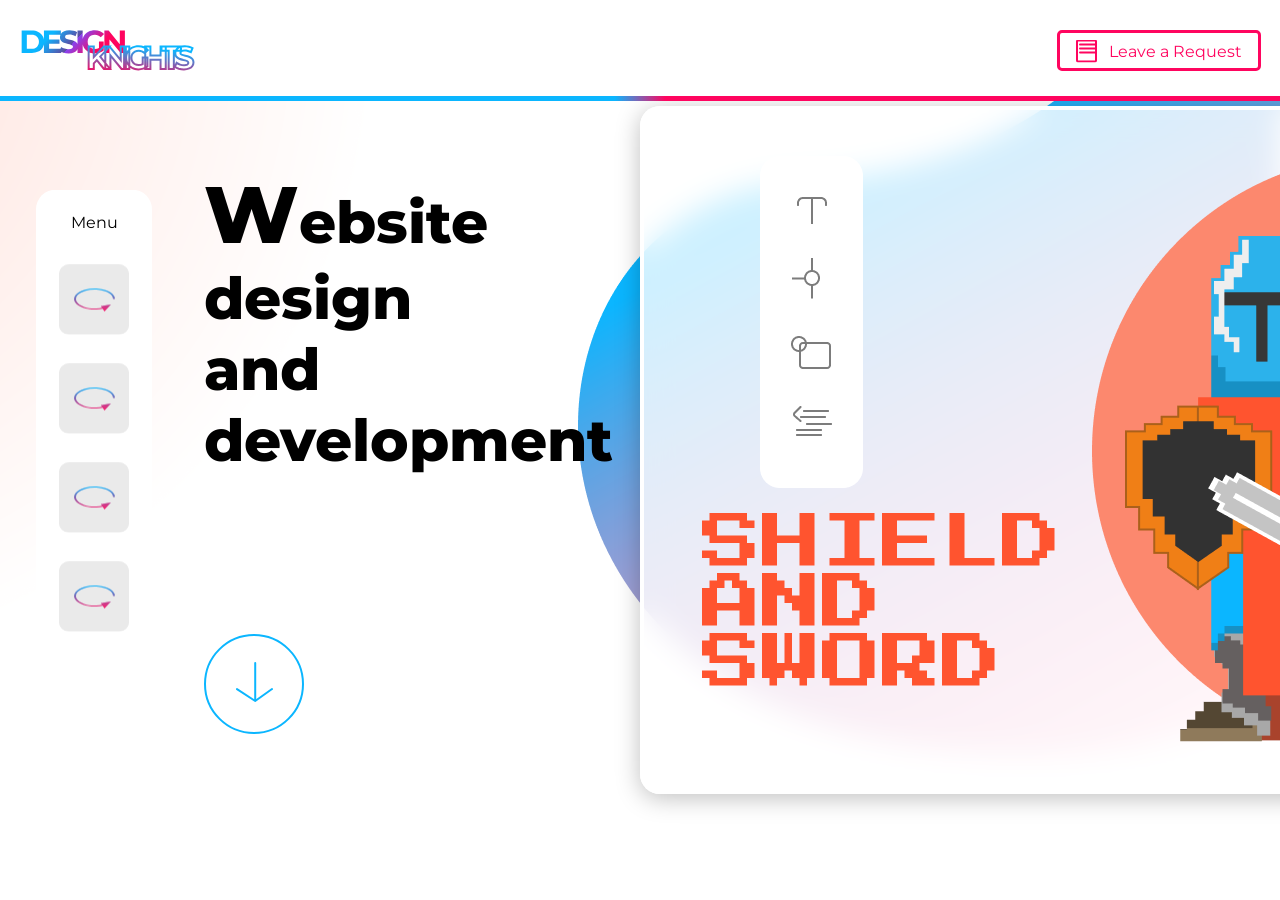
==== index.html @ 036b8a08 "Rename html.html to index.html" ====
<!DOCTYPE html>
<html lang="en">

<head>
    <meta charset="UTF-8">
    <meta name="viewport" content="width=device-width, initial-scale=1.0">
    <title>Document</title>
    <link rel="stylesheet" href="css.css">
</head>

<body>
    <!-- <p class="page_name">1<span class="page_name_text">About Us</span></p> -->

    <section class="top_bar">

        <div class="top_bar_container">

            <input id="request_toggler" type="checkbox">

            <div class="top_bar_body">

                <a href="#"><img src="img/icons/logo.svg"></a>

                <label for="request_toggler"></label>

            </div>

            <div class="top_bar_form">

                <form class="form_body">

                    <h2>Leave A Request</h2>

                    <input type="text" placeholder="Name">

                    <input type="email" placeholder="Email">

                    <button type="submit">Submit</button>

                </form>

            </div>

        </div>

        <nav class="nav">    <!--nav bar------------------->

            <p class="nav_title">Menu</p>

            <div class="nav_card">
                <div class="nav_card_body">

                    <div class="front_nav_card">
                        <img src="img/icons/menu_item-front.svg">
                    </div>

                    <div class="back_nav_card">
                        <p>0</p>
                        <img src="img/icons/menu_item-back0.svg">
                    </div>

                </div>
            </div>

            <div class="nav_card">
                <div class="nav_card_body">

                    <div class="front_nav_card">
                        <img src="img/icons/menu_item-front.svg">
                    </div>

                    <div class="back_nav_card">
                        <p>1</p>
                        <img src="img/icons/menu_item-back1.svg">
                    </div>

                </div>
            </div>

            <div class="nav_card">
                <div class="nav_card_body">

                    <div class="front_nav_card">
                        <img src="img/icons/menu_item-front.svg">
                    </div>

                    <div class="back_nav_card">
                        <p>2</p>
                        <img src="img/icons/menu_item-back2.svg">
                    </div>

                </div>
            </div>

            <div class="nav_card">
                <div class="nav_card_body">

                    <div class="front_nav_card">
                        <img src="img/icons/menu_item-front.svg">
                    </div>

                    <div class="back_nav_card">
                        <p>3</p>
                        <img src="img/icons/menu_item-back3.svg">
                    </div>

                </div>
            </div>

        </nav>

    </section>

    <header class="header">

        <div class="header_left">

            <h1>Website design <br> and development</h1>

            <a href="#" class="header_button"></a>

        </div>

        <div class="header_right">

            <img class="header_knight" src="img/images/header-knight.png">

            <img class="header_panel" src="img/images/header-pannel.png">

        </div>

    </header>

</body>

</html>
---- css.css ----
@font-face {
    font-family: "Montserrat";
    src: url(font/montserrat/Montserrat-Black.ttf);
    font-weight: 900;
}

@font-face {
    font-family: "Montserrat";
    src: url(font/montserrat/Montserrat-ExtraBold.ttf);
    font-weight: 800;
}

@font-face {
    font-family: "Montserrat";
    src: url(font/montserrat/Montserrat-Light.ttf);
    font-weight: 300;
}

@font-face {
    font-family: "Montserrat";
    src: url(font/montserrat/Montserrat-Regular.ttf);
    font-weight: 400;
}

@font-face {
    font-family: "protoSans";
    src: url(font/protoSans.ttf);
}

*{margin: 0;
    padding: 0;
    box-sizing: border-box;
    font-family: Montserrat;
}

:root{

--bg-color: white;
--card-bg-color: #EAEAEA;
--font-card-color: #343434;
--font-site-color: #000000;
--white-color: white;
--main-gradient: radial-gradient(30.58% 197.36% at 30.23% 113.13%, #FF542F 0%, rgba(255, 84, 47, 0) 100%),
linear-gradient(272.09deg, #FF055F -2.21%, #0BB6FF 108.82%);
--basic-shadow: 0px 20px 30px rgba(0, 0, 0, 0.07);
--accent-color-1:#FF055F;
--accent-color-2:#0BB6FF;

/* Font size variables */

--title-size:3rem;
--sub-title-size:2rem;
--base-text-size:1rem;

/* 1rem = 16px */

}

.gray_card{background-color: var(--card-bg-color);
    border-radius: 20px;
}

.page_name{font-family: protoSans;
    font-size: 5rem;
}

.page_name_text{font-family: protoSans;
    font-size: 2rem;
    transform: rotate(90deg) translate(-40px, -30px);
    display: inline-block;
    transform-origin: left;
}

#request_toggler{display: none;
}

.top_bar{position: fixed;
    width: 100%;
    z-index: 1000;
}

.top_bar_container{
}

.top_bar_body{background-color: var(--bg-color);
    max-width: 1700px;
    width: 100%;
    margin: 0 auto;
    padding: 20px 19px;
    display: flex;
    justify-content: space-between;
    align-items: center;
    position: fixed;
    top: 0;
    left: 50%;
    transform: translateX(-50%);
    z-index: 100;
}

.top_bar_body::after{content: "";
    width: 100%;
    height: 5px;
    background: linear-gradient(91deg, #0bb6ff 48%, #ff045f 52%);
    position: absolute;
    bottom: 0;
    left: 0;
}

.top_bar_body label{border: 3px var(--accent-color-1) solid;
    width: 204px;
    height: 41px;
    display: inline-block;
    border-radius: 5px;
    position: relative;
}

.top_bar_body label::before{content: "";
    background: url(img/icons/form-btn--open.svg);
    width: 21px;
    height: 23px;
    position: absolute;
    top: 50%;
    left: 16px;
    transform: translateY(-50%);
}

.top_bar_body label::after{content: "Leave a Request";
    color: var(--accent-color-1);
    position: absolute;
    right: 16px;
    top: 50%;
    transform: translateY(-50%);
}

.top_bar_form {background-color: rgba(26, 26, 26, 0.71);
    backdrop-filter: blur(10px);
    width: 100%;
    height: 100vh;
    display: flex;
    align-items: center;
    justify-content: center;
    transform: scaleY(0);
    transition: 0.5s;
    transform-origin: top;
}

.form_body {display: flex;
    flex-direction: column;
    background-color: var(--bg-color);
    width: 36%;
    padding: 60px 70px 77px 81px;
    border-radius: 20px;
    align-items: center;
}

.form_body h2{margin-bottom: 47px;
    text-align: center;
}

.form_body input{margin-bottom: 60px;
    background-color: var(--card-bg-color);
    border-style: none;
    padding: 20px 0 16px 25px;
    border-radius: 20px;
    width: 100%
}

.form_body button{padding: 27px 117px;
    border-radius: 20px;
    background-color: var(--accent-color-2);
    border-style: none;
    color: var(--white-color);
}

.form_body input::placeholder{color: var(--white-color);
}

#request_toggler:checked~.top_bar_form{transform: scaleY(1);
}

#request_toggler:checked~.top_bar_body label::before{background: url(img/icons/form-btn--close.svg) center/cover no-repeat;   
}

#request_toggler:checked~.top_bar_body label::after{content: "Close";
    right: 52px;
}

.nav {background-color: var(--white-color);
    position: fixed;
    z-index: 99;
    top: 50%;
    transform: translateY(-50%);
    padding: 23px 23px 50px;
    display: flex;
    flex-direction: column;
    left: 36px;
    border-radius: 20px;
}

.nav_title{margin-bottom: 33px;
    text-align: center;
}

.nav_card {margin-bottom: 29px;
    width: 70px;
    height: 70px;
    position: relative;
    perspective: 200px;
}

.nav_card:hover .nav_card_body{transform: rotateY(180deg);
}

.nav_card_body {width: 100%;
    height: 100%;
    transition: 0.5s;
    transform-style: preserve-3d;
}

.front_nav_card {position: absolute;
    width: 100%;
    height: 100%;
    top: 0;
    left: 0;
    background-color: var(--card-bg-color);
    padding: 7px;
    border-radius: 10px;
    z-index: 10;
    display: flex;
    align-items: center;
    justify-content: center;
    backface-visibility: hidden;
}

.back_nav_card {position: absolute;
    width: 100%;
    height: 100%;
    top: 0;
    left: 0;
    background-color: var(--card-bg-color);
    font-weight: bold;
    padding: 7px;
    display: flex;
    justify-content: space-between;
    border-radius: 10px;
    transform: rotateY(180deg);
}

.back_nav_card img{align-self: flex-end;
}

.header {display: flex;
    width: 100%;
    font-weight: 900;
    height: 100vh;
    align-items: center;
    background: url(img/images/header-bg.png) no-repeat center/cover;
    justify-content: space-between;
}

.header_left {padding-left: 204px;
    width: 50%;
}

.header_left a{
}

.header_right {width: 50%;
    position: relative;
}

.header_left h1{font-size: 3.625rem;
}

.header_left h1::first-letter{font-size: 5rem;
}

.header_button{border: 2px solid var(--accent-color-2);
    border-radius: 50%;
    width: 100px;
    height: 100px;
    position: relative;
    margin-top: 158px;
    display: flex;
    align-items: center;
    justify-content: center;
}

.header_button::after{content: url(img/icons/header-button-arrow.svg);
    transition: 0.3s;
}

.header_button:hover::after{transform: translateY(200%);
}

.header_knight{background-color: rgba(255, 255, 255, 0.8);
    backdrop-filter: blur(15px);
    box-shadow: 0 4px 25px rgba(0, 0, 0, 0.25);
    padding: 45px 0 32px 58px;
    border: 4px solid white;
    border-right: none;
    border-radius: 20px;
    margin-left: auto;
    display: block;
}

.header_panel{position: absolute;
    top: 50px;
    left: 120px;
}

/* Create the footer (it’s at the very bottom) */
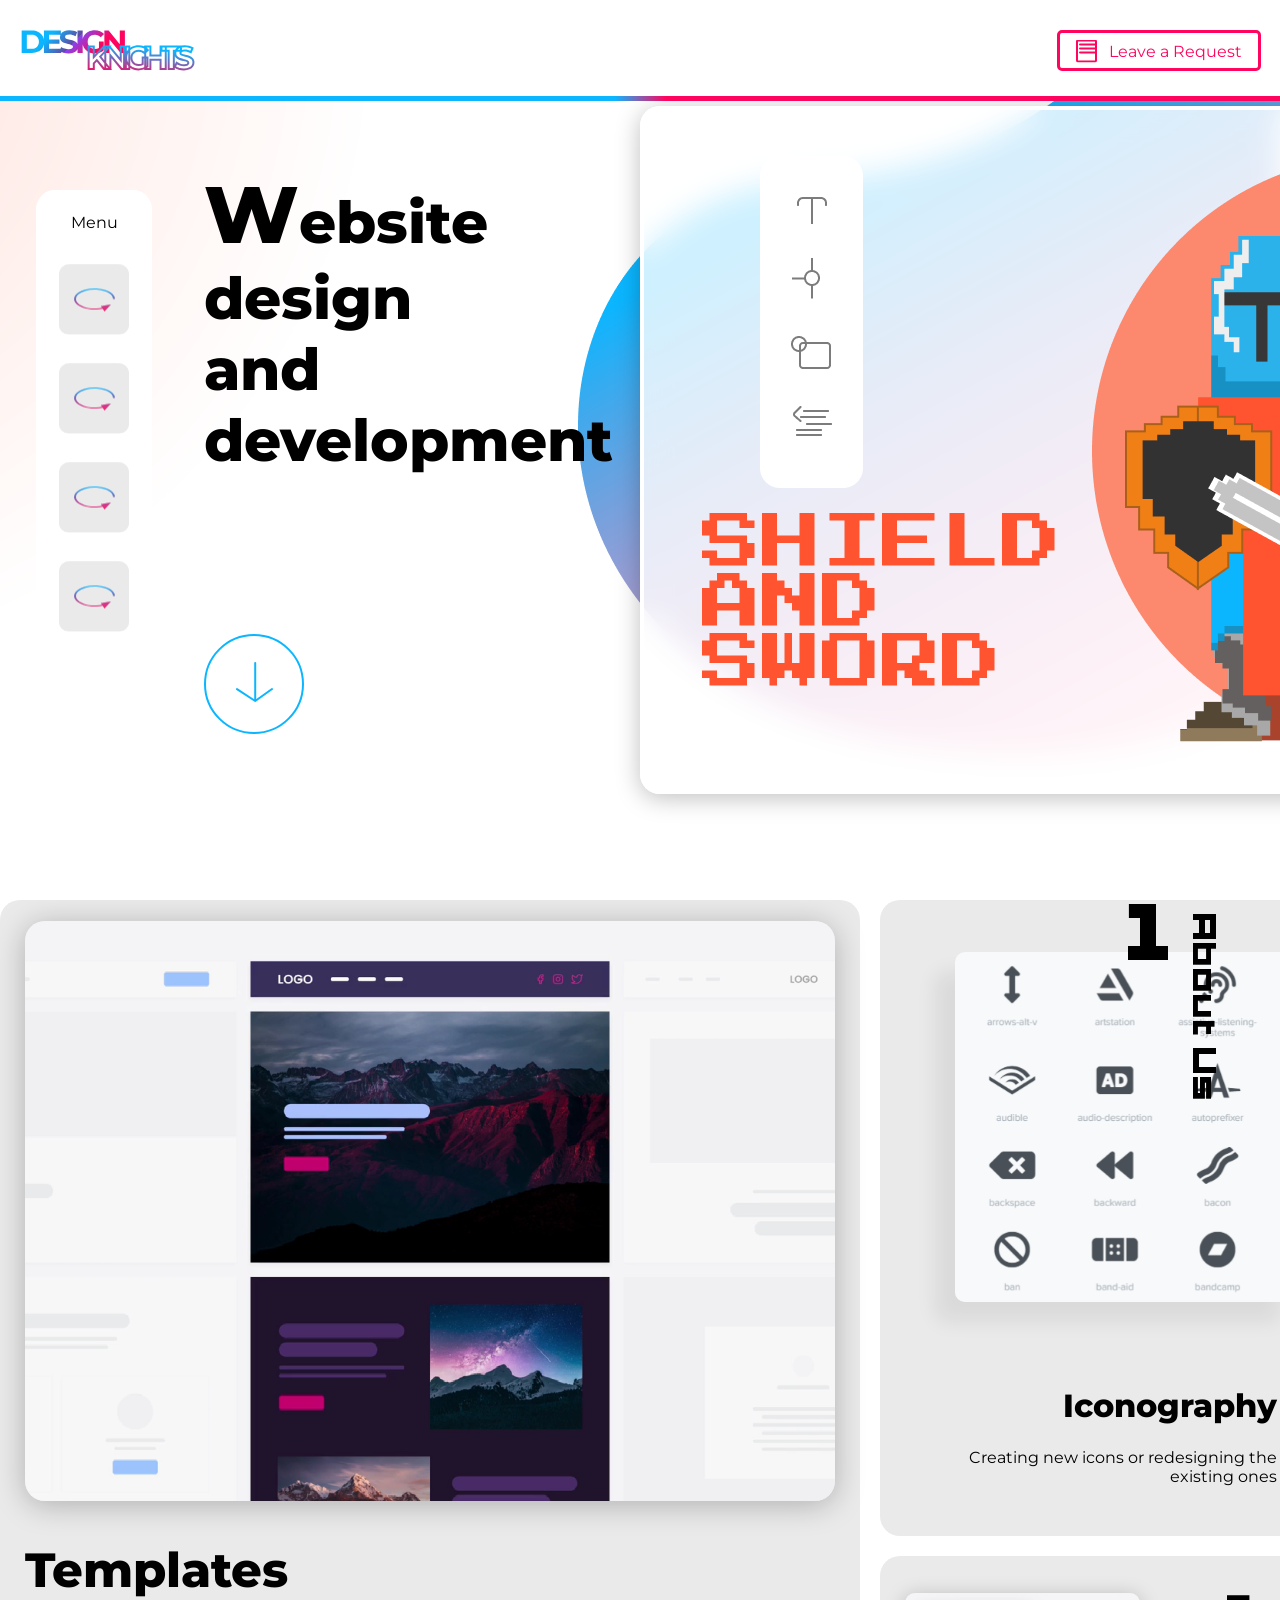
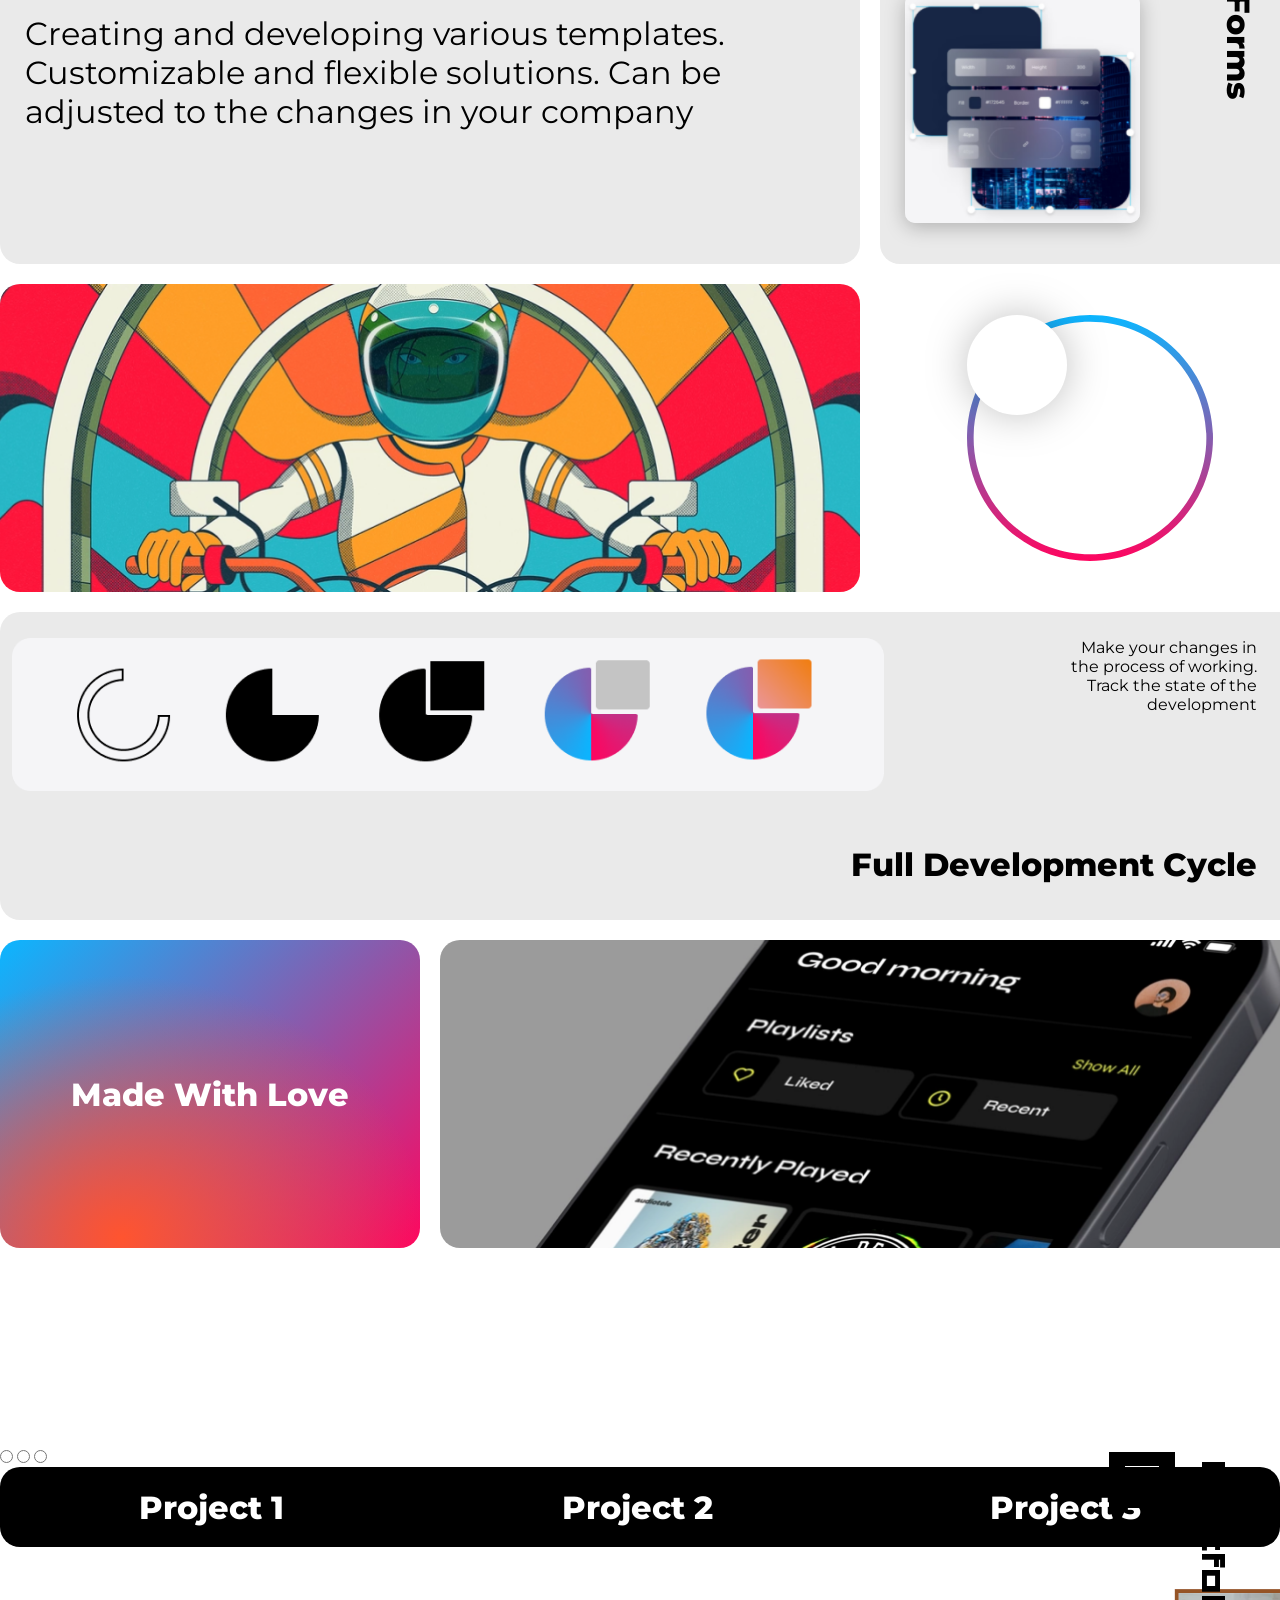
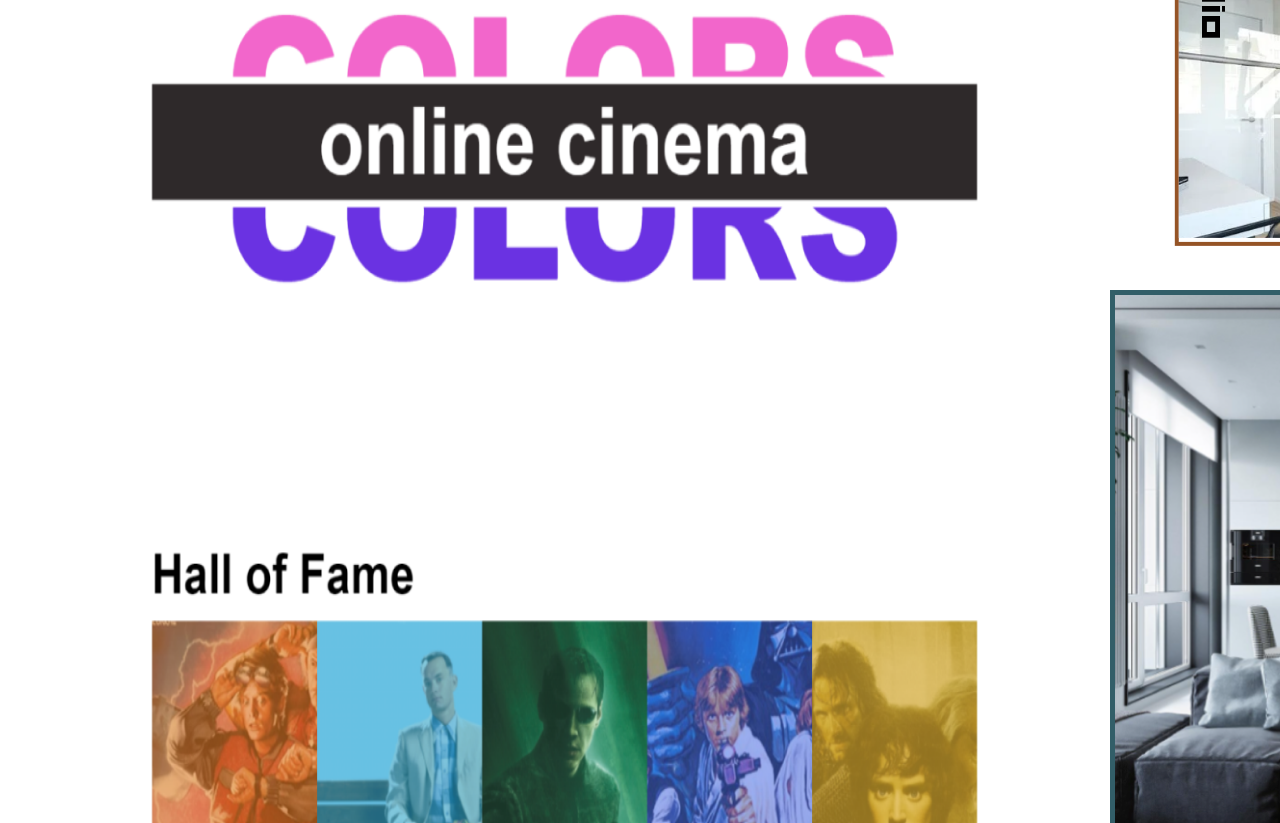
==== commit a68aadc5: "Rename html.html to index.html" ====
--- a/index.html
+++ b/index.html
@@ -9,7 +9,6 @@
 </head>
 
 <body>
-    <!-- <p class="page_name">1<span class="page_name_text">About Us</span></p> -->
 
     <section class="top_bar">
 
@@ -43,7 +42,7 @@
 
         </div>
 
-        <nav class="nav">    <!--nav bar------------------->
+        <nav class="nav"> <!--nav bar------------------->
 
             <p class="nav_title">Menu</p>
 
@@ -131,6 +130,105 @@
 
     </header>
 
+    <main>
+
+        <section class="about_us">
+
+            <p class="page_name">1<span class="page_name_text">About Us</span></p>
+
+            <div class="about_us_container container">
+
+                <div class="about_item about_layout gray_card">
+                    <img src="img/images/about-card1.png">
+
+                    <h2>Templates</h2>
+                    <p>Creating and developing various templates. Customizable and flexible solutions. Can be adjusted
+                        to the changes in your company</p>
+                </div>
+
+                <div class="about_item about_icons gray_card">
+                    <img src="img/images/about-card2.png">
+
+                    <h3>Iconography</h3>
+                    <p>Creating new icons or redesigning the existing ones</p>
+                </div>
+
+                <div class="about_item about_forms gray_card">
+                    <img src="img/images/about-card3.png">
+
+                    <h3>Forms</h3>
+                </div>
+
+                <div class="about_item about_pic1">
+
+                </div>
+
+                <div class="about_item about_circle">
+                    <div class="gradient_ring">
+                        <div class="circle_container">
+                            <img class="about_white_circle" src="img/images/about-card5-white-circle.svg">
+                        </div>
+                    </div>
+                </div>
+
+                <div class="about_item about_cycle gray_card">
+                    <img src="img/images/about-card6.png">
+                    <p>Make your changes in the process of working. Track the state of the development</p>
+                    <h3>Full Development Cycle</h3>
+                </div>
+
+                <div class="about_item about_gradient">
+                    <h3>Made With Love</h3>
+                </div>
+
+                <div class="about_item about_phone">
+
+                </div>
+
+            </div>
+
+        </section>
+
+        <section class="portfolio">
+
+            <p class="page_name">2<span class="page_name_text">Portfolio</span></p>
+
+            <div class="container portfolio_container">
+
+                <input id="radio_button_1" type="radio" name="portfolio">
+
+                <input id="radio_button_2" type="radio" name="portfolio">
+
+                <input id="radio_button_3" type="radio" name="portfolio">
+
+
+                <div class="portfolio_buttons">
+
+                    <label class="portfolio_button" for="radio_button_1">Project 1</label>
+
+                    <label class="portfolio_button" for="radio_button_2">Project 2</label>
+
+                    <label class="portfolio_button" for="radio_button_3">Project 3</label>
+
+                </div>
+
+
+                <div class="portfolio_slides">
+
+                    <img src="img/images/portfolio1.png">
+
+                    <img src="img/images/portfolio2.png">
+
+                    <img src="img/images/portfolio3.png">
+
+                </div>
+
+            </div>
+
+        </section>
+
+    </main>
+
 </body>
 
 </html>
--- a/css.css
+++ b/css.css
@@ -56,12 +56,34 @@
 
 }
 
+html{font-size: 16px;
+}
+
+h1{font-size: var(--title-size);
+}
+
+h2{font-size: var(--title-size);
+}
+
+h3{font-size: var(--sub-title-size);
+}
+
+p{font-size: var(--base-text-size);
+}
+
+.container{max-width: 1300px;
+    margin: auto;
+}
+
 .gray_card{background-color: var(--card-bg-color);
     border-radius: 20px;
 }
 
 .page_name{font-family: protoSans;
     font-size: 5rem;
+    position: absolute;
+    right: -80px;
+    top: 0;
 }
 
 .page_name_text{font-family: protoSans;
@@ -77,9 +99,10 @@
 .top_bar{position: fixed;
     width: 100%;
     z-index: 1000;
-}
-
-.top_bar_container{
+    height: 102px;
+}
+
+.top_bar_container{height: 102px;
 }
 
 .top_bar_body{background-color: var(--bg-color);
@@ -309,4 +332,195 @@
     left: 120px;
 }
 
-/* Create the footer (it’s at the very bottom) */+.about_us_container{display: grid;
+    grid-template-rows: repeat(6, 308px);
+    grid-template-columns: repeat(3, 420px);
+    grid-template-areas: 
+    "layout layout icons"
+    "layout layout icons"
+    "layout layout forms"
+    "pic1 pic1 circle"
+    "cycle cycle cycle"
+    "gradient phone phone";
+    gap: 20px;
+}
+
+.about_us{position: relative;
+    overflow: hidden;
+}
+
+.about_item {
+}
+
+.about_layout {grid-area: layout;
+    padding: 21px 25px 124px 25px;
+}
+
+.about_layout img{width: 100%;
+    border-radius: 20px;
+    box-shadow: 0 4px 30px rgba(0, 0, 0, 25%);
+}
+
+.about_layout h2{margin-top: 36px;
+    margin-bottom: 15px;
+}
+
+.about_layout p{font-size: 2rem;
+}
+
+.about_icons {grid-area: icons;
+    padding: 52px 0 52px 75px;
+    text-align: right;
+}
+
+.about_icons img{width: 100%;
+    border-radius: 10px 0 0 10px;
+    box-shadow: -20px 20px 20px rgba(0, 0, 0, 7%);
+}
+
+.about_icons h3{margin-top: 80px;
+    margin-bottom: 23px;
+    padding-right: 23px;
+}
+
+.about_icons p{padding-right: 23px;
+    font-size: 1rem;
+}
+
+.about_forms {grid-area: forms;
+    padding: 37px 33px 38px 25px;
+    display: flex;
+    justify-content: space-between;
+    align-items: flex-start;
+}
+
+.about_forms h3{transform: rotate(90deg) translateY(-250%);
+    transform-origin: top left;
+}
+
+.about_forms img{width: 65%;
+    box-shadow: 0 4px 20px rgba(0, 0, 0, 25%);
+    border-radius: 10px;
+}
+
+.about_pic1 {grid-area: pic1;
+    background: url(img/images/about-card4.png) center/cover no-repeat;
+    border-radius: 20px;
+}
+
+.about_circle {grid-area: circle;
+    display: flex;
+    align-items: center;
+    justify-content: center;
+}
+
+.gradient_ring {grid-area: ring;
+    background: url(img/images/about-card5-gradient-ring.svg) center/cover no-repeat;
+    width: 246px;
+    height: 246px; 
+}
+
+.gradient_ring img{filter: drop-shadow(0 0 20px 0 rgba(0,0,0,0.25));
+}
+
+.about_white_circle{filter: drop-shadow(0 0 20px rgba(0,0,0,0.25));
+}
+
+.circle_container{width: 100%;
+    height: 100%;
+    animation: circle_spin 5s linear infinite;
+}
+
+@keyframes circle_spin{
+
+    0%{transform: rotate(0deg);
+    }
+
+
+    100%{transform: rotate(360deg);
+    }
+
+}
+
+.about_cycle {grid-area: cycle;
+    padding: 26px 43px 30px 12px;
+    display: flex;
+    flex-wrap: wrap;
+    align-items: flex-start;
+    justify-content: space-between;
+    text-align: right;
+}
+
+.about_cycle p{width: 15%;
+}
+
+.about_cycle h3{flex-grow: 1;
+    margin-top: 47px;
+}
+
+.about_cycle img{width: 70%;
+    
+}
+
+.about_gradient {grid-area: gradient;
+    background: radial-gradient(72.69% 85.12% at 28.93% 96.58%, #ff542f 0%, rgba(255, 84, 47, 0) 100%), linear-gradient(317deg, #ff055f 0%, #0bb6ff 100%);
+    display: flex;
+    align-items: center;
+    justify-content: center;
+    border-radius: 20px;
+}
+
+.about_gradient h3{color: var(--white-color);
+}
+
+.about_phone {grid-area: phone;
+    background: url(img/images/about-card8.png) center/cover no-repeat;
+    border-radius: 20px;
+}
+
+
+
+/* portfolio section ------------------------------------------------------*/
+
+
+
+.portfolio {margin-top: 200px;
+    position: relative;
+}
+
+.page_name {
+}
+
+.page_name_text {
+}
+
+.container {
+}
+
+.portfolio_container {
+}
+
+.portfolio_buttons {background-color: var(--font-site-color);
+    width: 100%;
+    height: 80px;
+    border-radius: 20px;
+    display: flex;
+}
+
+.portfolio_button {height: 100%;
+    color: white;
+    flex-grow: 1;
+    display: flex;
+    justify-content: center;
+    align-items: center;
+    font-size: 2rem;
+    font-weight: bold;
+}
+
+.portfolio_slides {display: flex;
+    width: 1300px;
+}
+
+.portfolio_slides img{flex-basis: 150px;
+}
+
